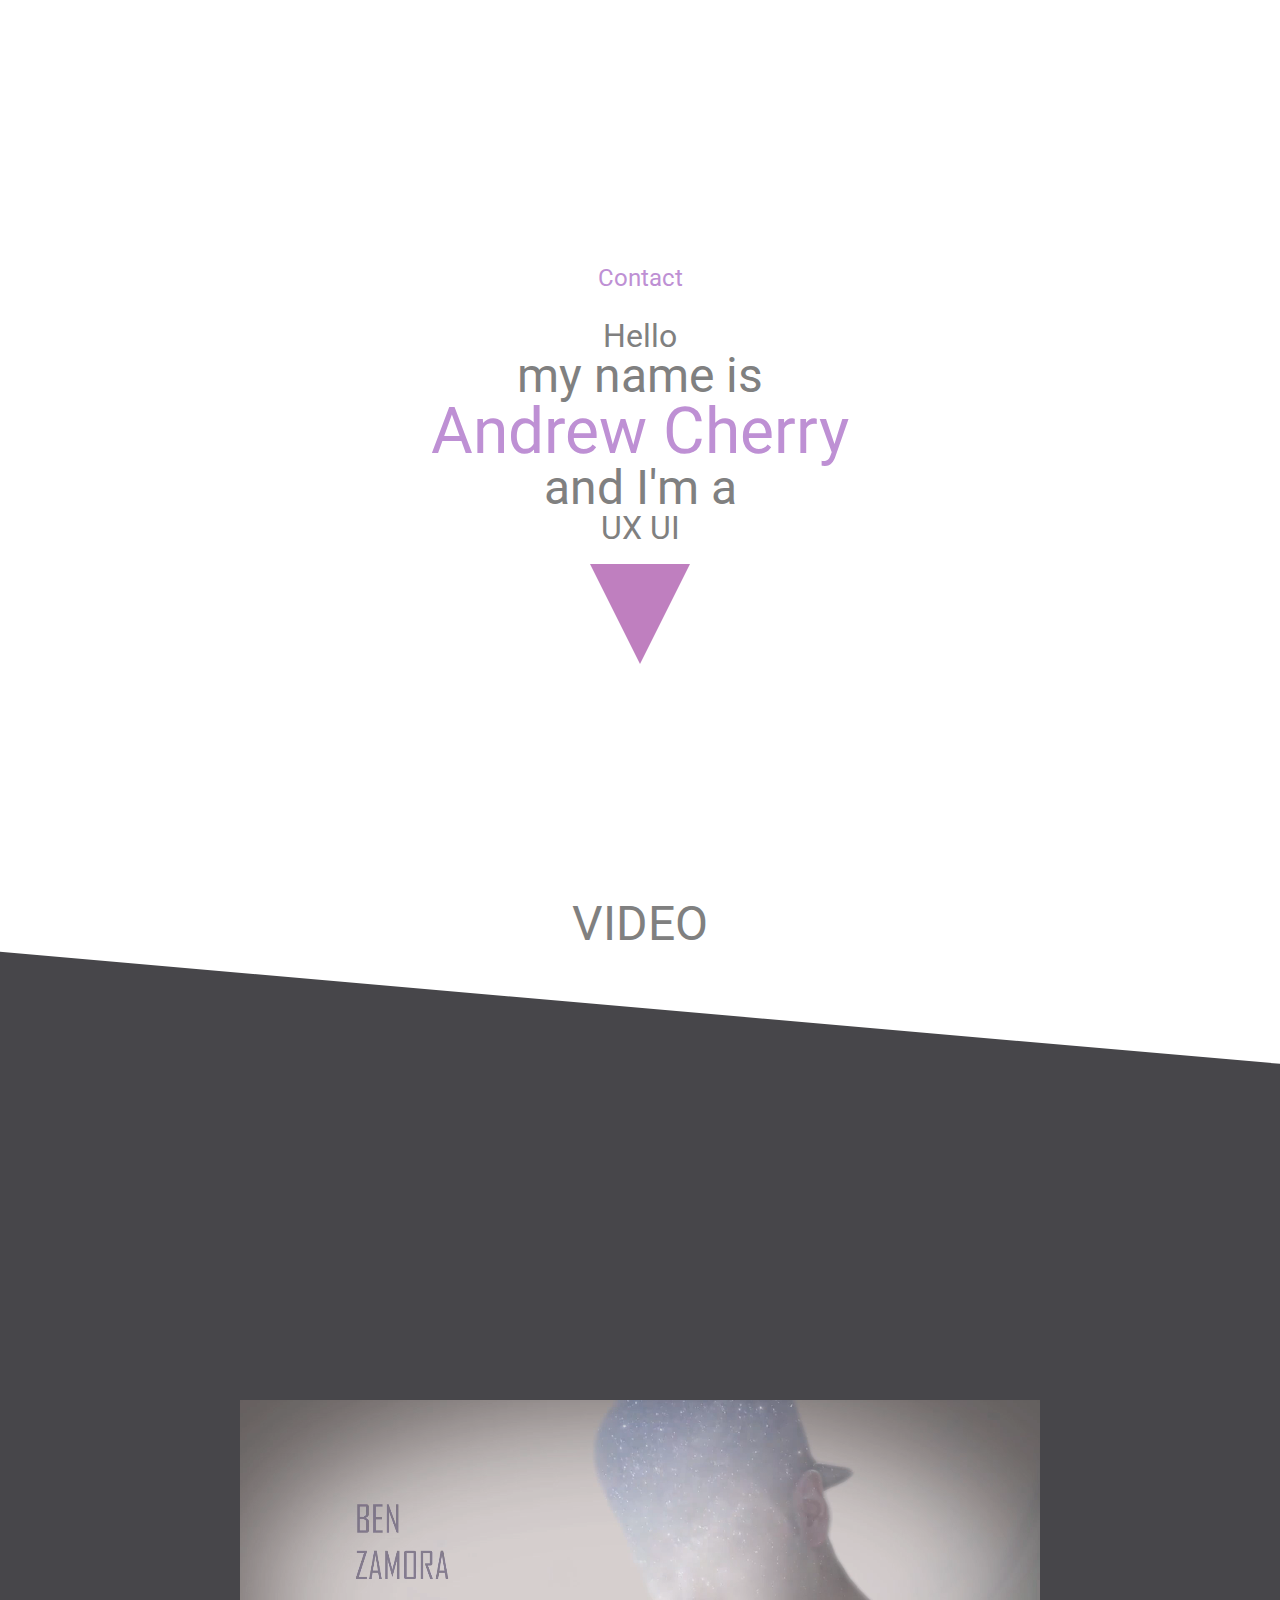
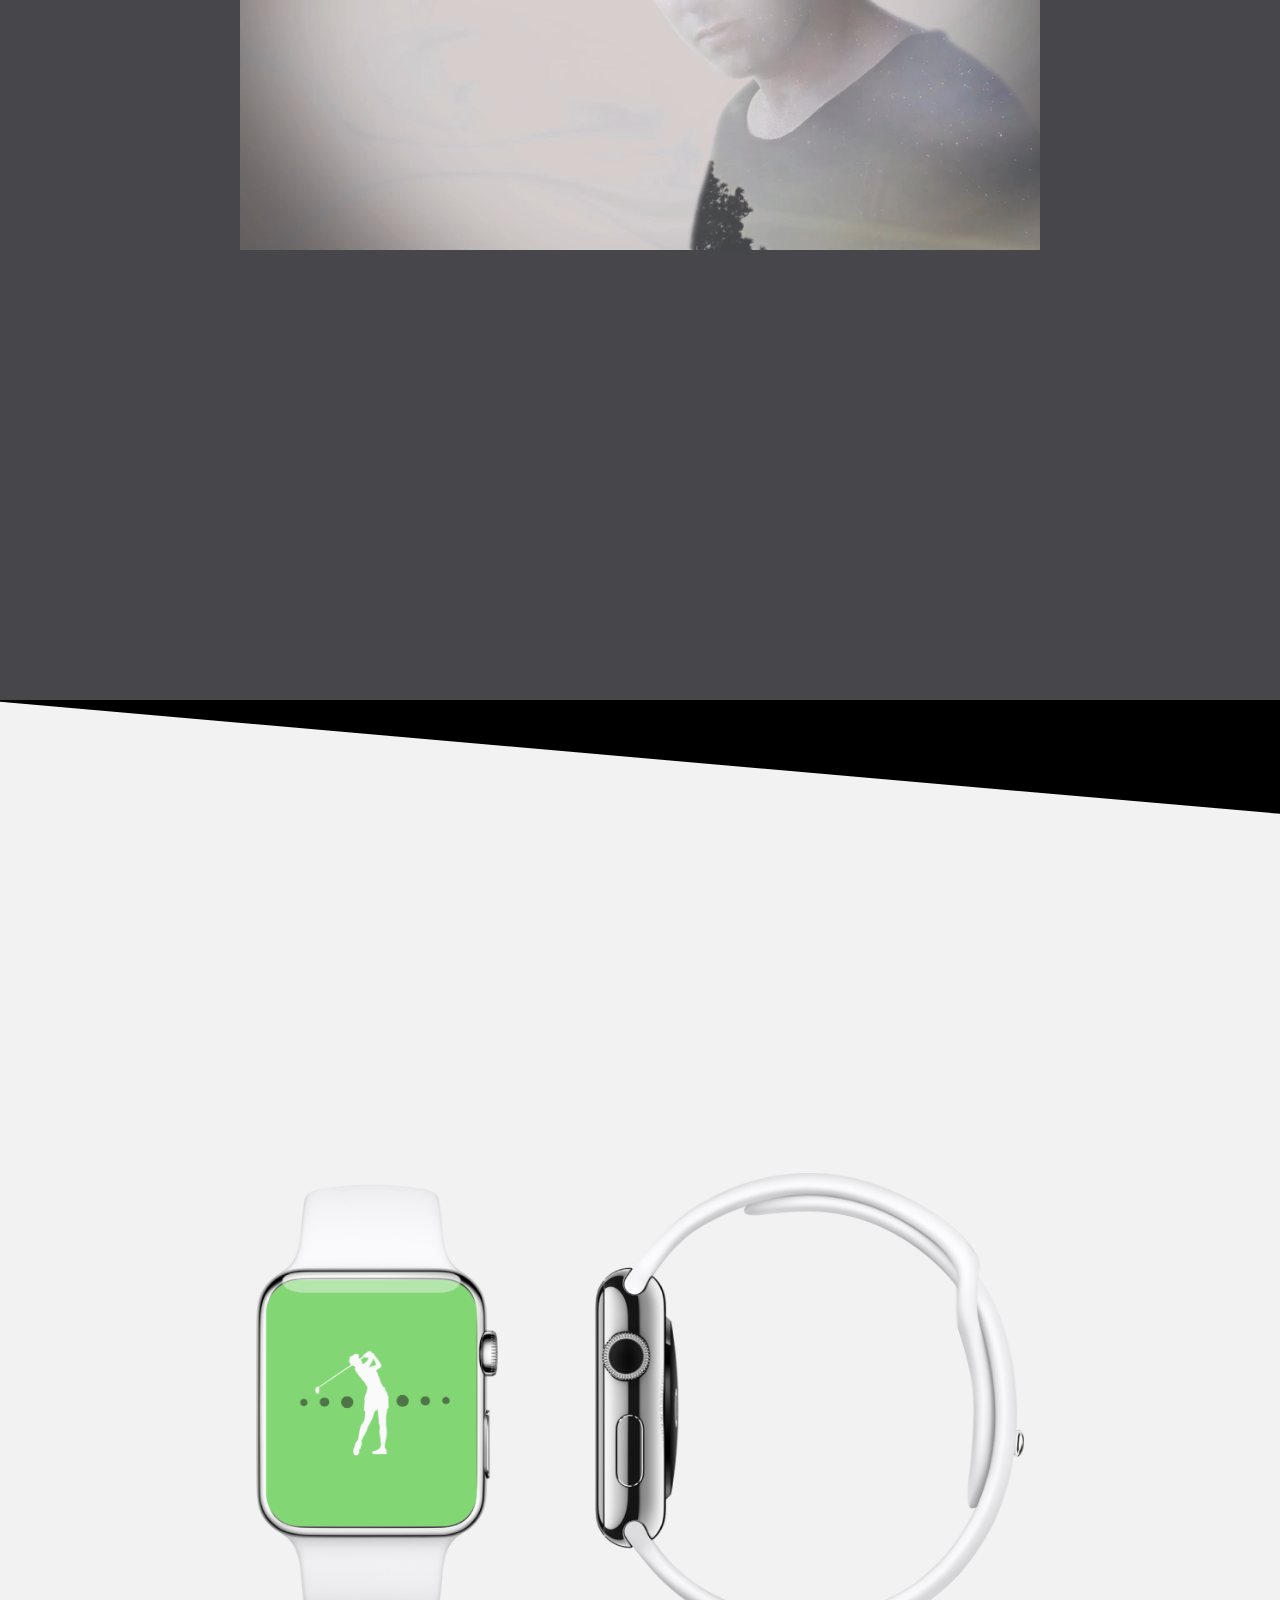
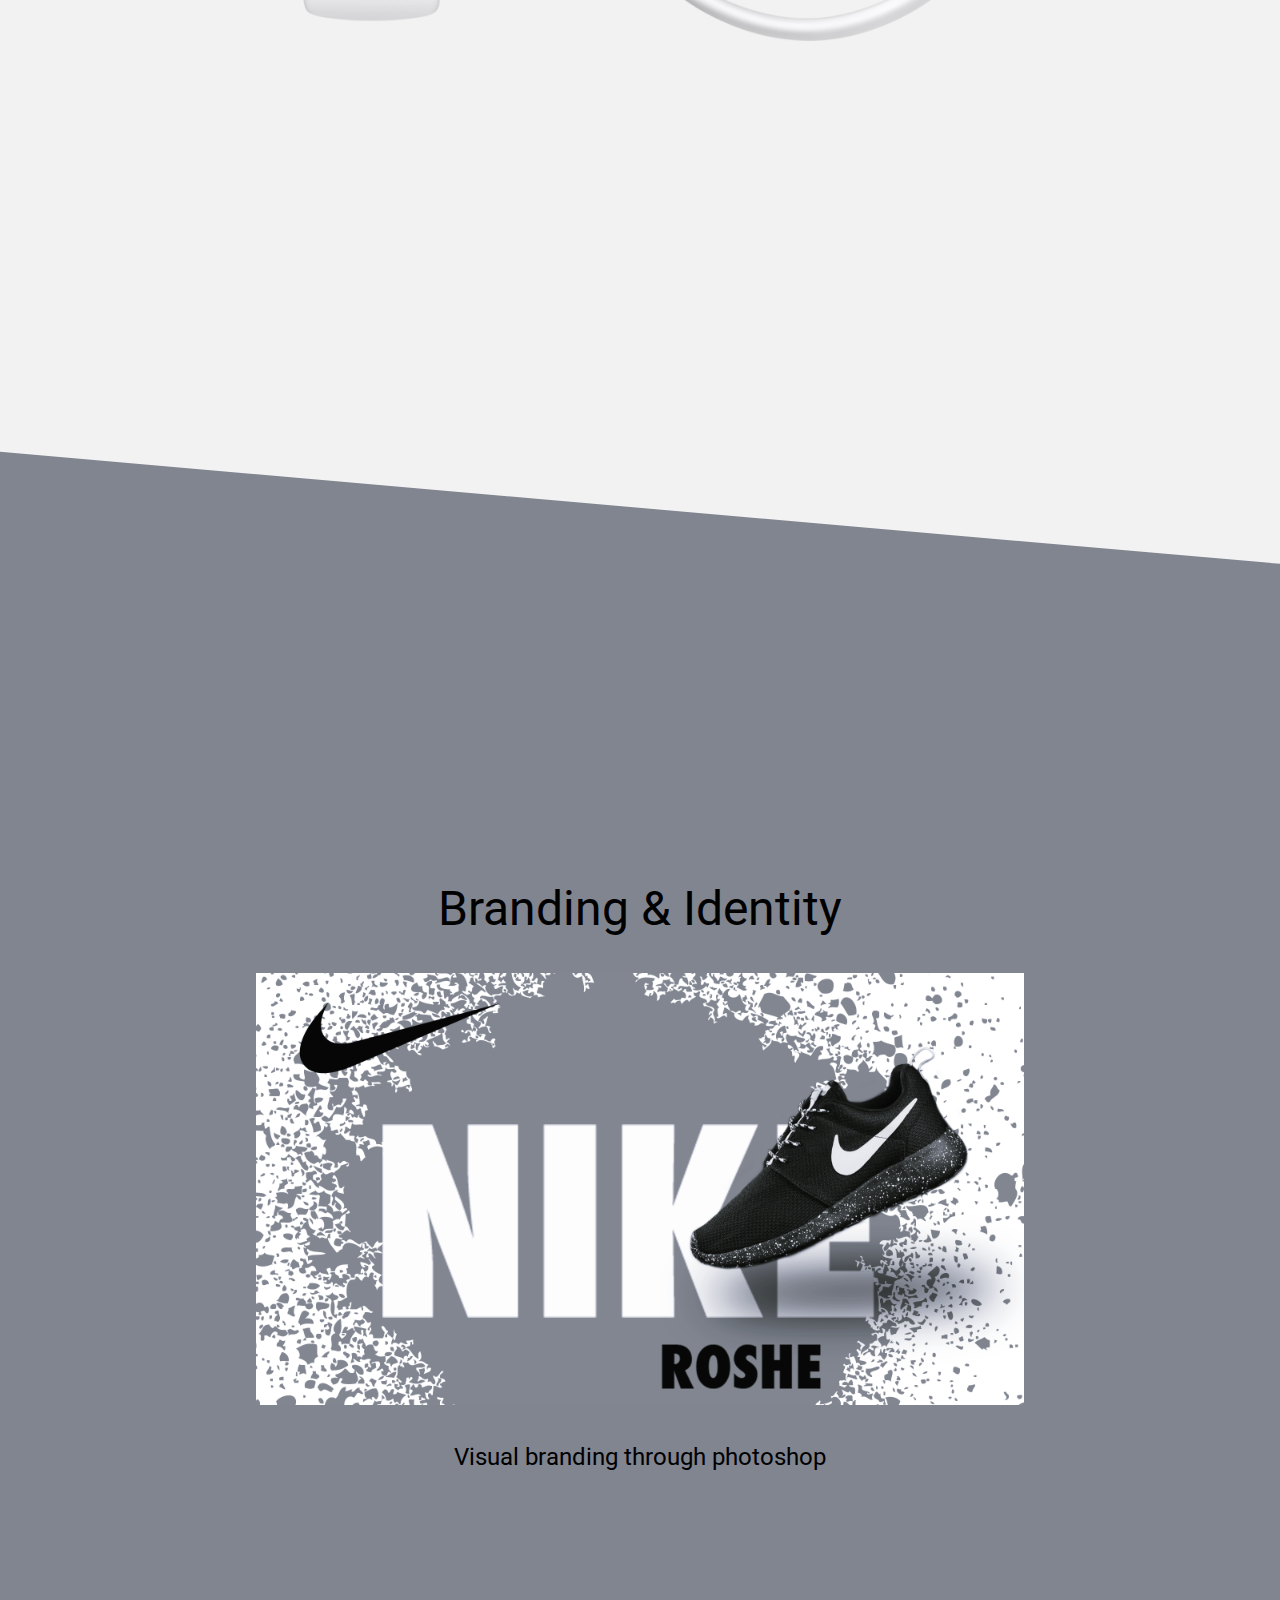
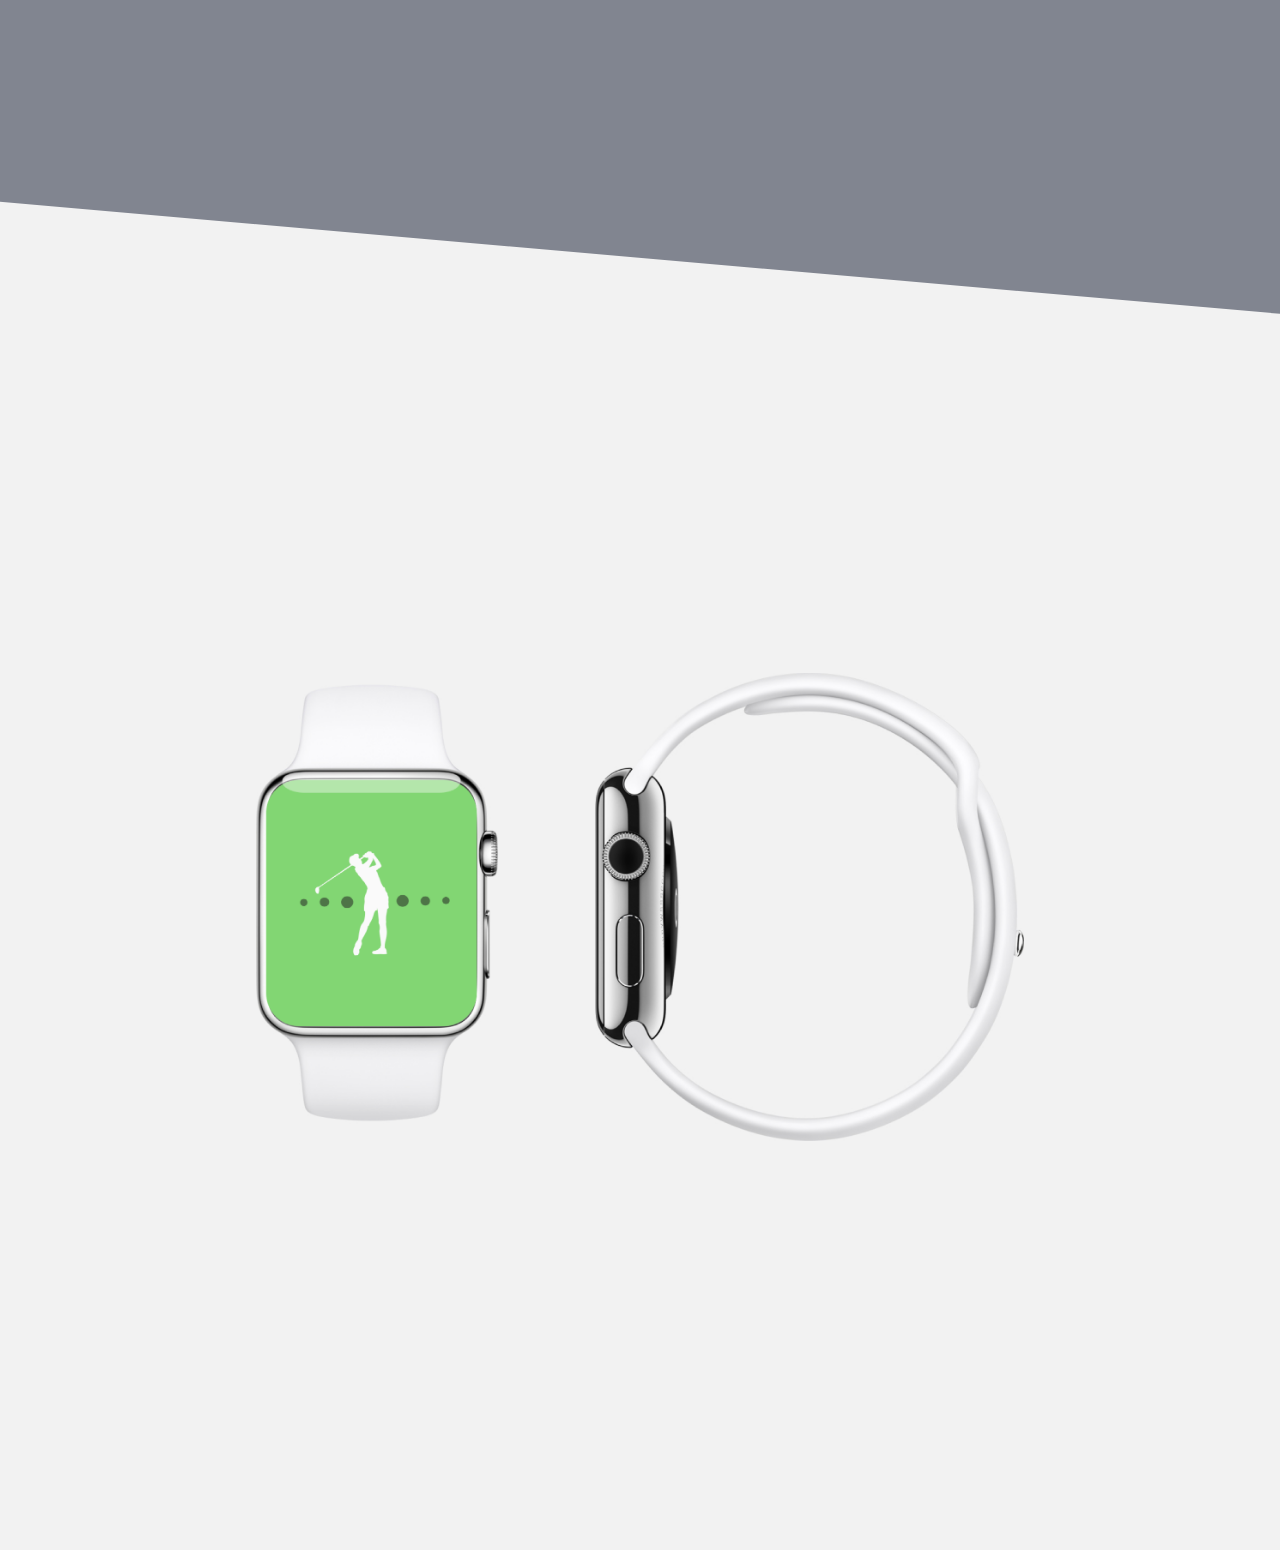
==== sideslice3.html @ 10590f9e "adding new files, js file" ====
<!doctype html>
<html>
<head>

<meta name="viewport" content="width=device-width, initial-scale=1.0">
<meta charset="UTF-8">
<link rel="stylesheet" type="text/css" href="http://fonts.googleapis.com/css?family=Roboto:Light100">
<link href='https://fonts.googleapis.com/css?family=Open+Sans' rel='stylesheet' type='text/css'>
<link rel="stylesheet" type="text/css" href="css/style3.css">
<link rel="stylesheet" type="text/css" href="css/reset.css">
<!-- <link rel="shortcut icon" type="image/ico" href="images/cherryicon.png" /> -->

<title>Andrew Cherry : UX / UI</title>

<!-- for Google -->
<meta name="description" content="Andrew Cherry, UX Designer" />
<meta name="keywords" content="Andrew Cherry, UX, UI, HTML5, CSS, Design" />
<meta name="author" content="Andrew Cherry" />
<meta name="copyright" content="https://plus.google.com/u/0/+AndrewCherryUX" />

<!-- for Facebook -->
<meta property="og:title" content="Andrew Cherry | UX/UI Designer" />
<meta property="og:type" content="website" />
<meta property="og:image" content="http://mobile.sheridanc.on.ca/~cherrya/mecircle2.jpg" />
<meta property="og:url" content="http://mobile.sheridanc.on.ca/~cherrya/Responsiveresumeupdated/" />
<meta property="og:description" content="Andrew Cherry - UX UI - Resume - Web Development" />

<!-- for Twitter -->
<meta name="twitter:card" content="summary" />
<meta name="twitter:title" content="Andrew Cherry | UX/UI Designer" />
<meta name="twitter:description" content="UX, UI, HTML5, CSS, Design" />
<meta name="twitter:image" content="http://mobile.sheridanc.on.ca/~cherrya/mecircle2.jpg" />

<!-- for Apple -->
<meta name="apple-mobile-web-app-capable" content="yes" />
<meta name="apple-mobile-web-app-status-bar-style" content="black-translucent" />
<link rel="apple-touch-icon-precomposed" href="http://mobile.sheridanc.on.ca/~cherrya/cherryicon.png" />


</head>

<body>




<div id="menu">
	<p id="close"> X </p>

</div>

 
	<div class="container center">
		<div id="contact">
			<h6> Contact </h6>
		</div>
		

  		<div class="diagonal"></div>
  			<h4> Hello </h4>
  			<h3> my name is </h3>
  			<h1>Andrew Cherry</h1>
  			<h3> and I'm a </h3> 
  			<h4> UX UI </h4>
  			<div id="arrow"></div>

	</div>	




<div class="yoo">
	<div class="headvideo"><h1> VIDEO <h1> </div>
</div>



<!-- /////////////////  CONTAINTER 2   /////////  -->

<div class="container2 center">
		<video class="fullscreen" loop muted autoplay class="fullscreen-bg__video">
			<source src="yo.mp4" type="video/mp4">
		</video>
	
  		<div class="rotate r1">
  	 		<h2> VIDEO </h2>
   		</div>
		<!-- <div class="rotate r1 videoOV"> </div>  -->
</div>


<!-- ////////////// CONTAINER 3 /////////////// -->

<div class="container3 center">
	<div class="para"> 
	 	<!-- <h3> Mock Ups </h3>  -->
	 	<img src="appwatchcover.png">
	 	<!-- <h4> Visual branding through photoshop </h4>  -->
  	</div>
  	
  	<div class="rotate r2"></div>
  	
    <!-- 
<div class="rotate r5"></div>
 -->

</div>


<!-- ////////////// CONTAINER 4 /////////////// -->

<div class="container4 center">
	<div class="para"> <h3 class="videopara"> Branding & Identity </h3>
		<img src="nikeart.png">
			<h4 class="videopara"> Visual branding through photoshop </h4>
	</div>
  	
    <div class="rotate r3"></div>
    

</div>


<div class="container3 center">
	<div class="para"> 
	 	<!-- <h3> Mock Ups </h3>  -->
	 	<img src="appwatchcover.png">
	 	<!-- <h4> Visual branding through photoshop </h4>  -->
  	</div>
  	
  	
    <div class="rotate r5"></div>

</div>





</body>

<script src='js/portfolio.js'></script>
</html>
---- css/style3.css ----
* {
  margin: 0;
  padding: 0;
  box-sizing: border-box;
}

 #menu { 
	width: 100%; 
	height: 100vh;
	background-color: grey;
	display: none;
	animation: fadein 2s;

}

 #menu p { 
	color: white;
	font-family: 'Open Sans';
	font-size: 6em;
	cursor: pointer;
	float: right;
	padding: 80px;
}

#contact h6:hover {
    text-decoration: underline;
}

#contact { 
	display: block;
	margin-top: 0;
}

#contact h6 { 
	float: right;
/* 	margin-top: 100%; */
	font-family: 'Roboto';
	color: #BE90D4;
	font-size: 1.5em; 
	padding: 30px;
	display: block;
	cursor: pointer;
}

.yoo { 
	height: 50px;
	display: flex;
	justify-content: center;
}

.yoo h1 { 
	font-size: 3em;
	font-family: 'Roboto';
	color: grey;
}

.headvideo h1{ 
	top: 100%;
}

.container h1 { 
font-size: 6em;
font-family: 'Roboto';
color: #BE90D4;
}

.container h4 { 
	font-size: 3em;
	font-family: 'Roboto';
}

.container h3 { 
	font-size: 5em;
	font-family: 'Roboto';
}

.container h2 { 
	color: grey;
	-webkit-transform: rotate(-5deg);
	transform: rotate(-5deg) translate(-70% -30%);
	font-size: 4em;
	font-family: 'Roboto';
	margin: 20px; 
	display: flex; 
	justify-content: center;
}

/* 
.videopara { 
	/* top: 0; */
/* 
}
 */

.container {
  width: 100%;
  height: 100vh;  
  position: relative;
  background-color: white;
  /* 
-webkit-backface-visibility: hidden;
  -webkit-transform: translateZ(0) scale(1.0, 1.0);
 */

}

.container2 {
  width: 100%;
  height: 150vh;
  background-color:#47464A;
  position: relative;
  overflow: hidden;
/* 
  -webkit-backface-visibility: hidden;
  -webkit-transform: translateZ(0) scale(1.0, 1.0);
 */



#videoheading { 
	-webkit-transform: rotate(-10deg) translate(50%, 50%);
	transform: rotate(-10deg) translate(50%, 50%);
	font-color: blue;
}
  
}
.fullscreen { 
	width: 100%;
	height: 50vh;
/*  	overflow: hidden; */
/*  	z-index: -100; */
 	

}

.container3 {
  width: 100%;
  height: 150vh;
  background-color: #F2F2F2;
  position: relative;
  overflow: hidden;
  z-index:100;
  
}

.container3 img { 
	width: 60%;
	height: auto;
	/* 
margin-top: 50px;
	margin-bottom: 50px;
 */
}

.container3 h3 { 
	font-size: 5em;
	font-family: 'Roboto';
/* 	margin: 60px; */
	/* margin-top: 20px; */
/* 	margin-bottom: 50px; */
	color: #808590;
}


.container4 {
  width: 100%;
  height: 150vh;
  background-color: #818590;
/*   background-color: white; */
  position: relative;
  overflow: hidden;
  z-index:100;
}

.container4 h4 { 
	color: black;
}

.container4 h3 { 
	font-size: 5em;
	font-family: 'Roboto';
/* 	margin: 60px; */
	margin-top: 40px;
/* 	margin-bottom: 50px; */
	color: black;
}


.container4 img { 
	width: 60%;
	height: auto;
	margin-top: 40px;
	margin-bottom: 40px;
}

.rotate {
  position: absolute;
  top: 0;
  left: 50%;
  -webkit-transform: rotate(5deg) translate(-50%, -50%);
  width: 120%;
  height: 250px;
  z-index: -100;
  /* -webkit-backface-visibility: hidden; */
}

.rotate h2 { 
  	color: grey;
	-webkit-transform: rotate(-5deg);
	transform: rotate(-5deg) translate(-70% -30%);
	font-size: 1em;
	font-family: 'Roboto';
	margin: 20px; 
	display: flex; 
	justify-content: center;
}

.r1 {
  background-color: white;
  z-index: 100;
}

.para h4 { 
	font-size: 1.5em;
	font-family: 'Roboto';
/* 	margin-top: 20px; */
}

.para { 
	display: flex; 
/* 	justify-content: space-around; */
	flex-direction: column;
	align-items: center;
/* 	align-content: center; */
	margin-top: 5%;


}



/* rotateY(180deg) rotateX(180deg) */

.videoOV { 
	top: 100%;
	-webkit-transform: rotate(5deg) translate(-50%, -50%) rotateY(180deg) rotateX(180deg) ;
 
}

.videoOV2 { 
	top: 100%;
	-webkit-transform: rotate(-5deg) translate(-50%, -50%);
 
}

.r2 {
  background-color: black;
  z-index: 1000;

}

.r3 {
  background-color: #F2F2F2;
  /* z-index: 100; */
/*   	background-color: black; */
}

.r5 { 
	background-color: #818590; 
	z-index: -100;
/* 	opacity: 0; */
	/* background-color: black; */
	
}

/* come out and rediscover what it means to be on the web with the graduates interactive multimedia */

.center {
  display: flex;
  align-items: center;
  justify-content: center;
  color: grey;
  text-align: center;
  z-index: 100;
  flex-direction: column;
  align-content: center;

}


/* /////// ARROW STUFF /////// */

#arrow {
	width: 0;
	height: 0;
	border-left: 50px solid transparent;
	border-right: 50px solid transparent;
	border-top: 100px solid purple;
	margin-top: 20px;
	opacity: .5;
}

@keyframes fadein {
    from { opacity: 0; }
    to   { opacity: 1; }
}


@media screen and (max-width: 710px) {

  h1 {
    font-size: 5em;
  }
}



@media screen and (max-width: 544px) {

  .container2 {
  width: 100%;
/*   height: 81vh; */
  background-color: black;
  position: relative;
  overflow: hidden;
  
}
}


@media screen and (max-width: 484px) {

  .container2 {
  width: 100%;
/*   height: 75vh; */
  background-color: white
  overflow: hidden;
  
}
}

@media screen and (max-width: 396px) {

  .container2 {
  width: 100%;
/*   height: 70vh; */
  background-color: white;
  position: relative;
  overflow: hidden;
  
}
}

@media screen and (max-width: 324px) {

  .container2 {
  width: 100%;
/*   height: 65vh; */
  background-color: white;
  position: relative;
  overflow: hidden;
  
}
}

@media screen and (min-width: 303px) {

	.rotate { 
	height: 250px;
	}
	
	.container4 { 
	height: 150vh;
	width: 100%;
	}
	
	.container4 h4 { 
		width: 100%;
	}
}


@media screen and (min-width: 1px) {

	.rotate { 
	height: 250px;
	}
	
	.container4 { 
		height: 150vh;
		width: 100%;
	}	
	
	.container4 h4 { 
		width: 50%;
	}	
}


@media screen and (max-width: 650px) {

	
	.container4 { 
		height: 100vh;
		width: 100%;
	}
	
	.para { 
		margin-top: 20%;
	}	
	
		
}

@media screen and (max-width: 435px) {


	.videoOV { 
		top: 100%;
		-webkit-transform: rotate(5deg) translate(-50%, -50%);
 
	}

	.r1 {
  		background-color: white;
  		z-index: 100;
  		/* top: 5%; */
	}
	
	.container2 {
  		width: 100%;
/*   		height: 70vh; */
	}
	
	.fullscreen { 
		top: 0;
	}
}



@media screen and (min-width: 0px) {

	.container h1 { 
		font-size: 2.5em;
	}

	.container h4 { 
		font-size: 1em;
		font-family: 'Roboto';
	}

	.container h3 { 
		font-size: 2em;
		font-family: 'Roboto';
	}
	
	.container3 h3 { 
		font-size: 2em;
		font-family: 'Roboto';
	}
	
	.container4 h3 { 
		font-size: 2em;
		font-family: 'Roboto';
	}

}


@media screen and (min-width: 472px) {

	.container h1 { 
		font-size: 4em;
	}

	.container h4 { 
		font-size: 2em;
		font-family: 'Roboto';
	}

	.container h3 { 
		font-size: 3em;
		font-family: 'Roboto';
	}
	
	.container3 h3 { 
		font-size: 3em;
		font-family: 'Roboto';
	}
	
	.container4 h3 { 
		font-size: 3em;
		font-family: 'Roboto';
	}

}
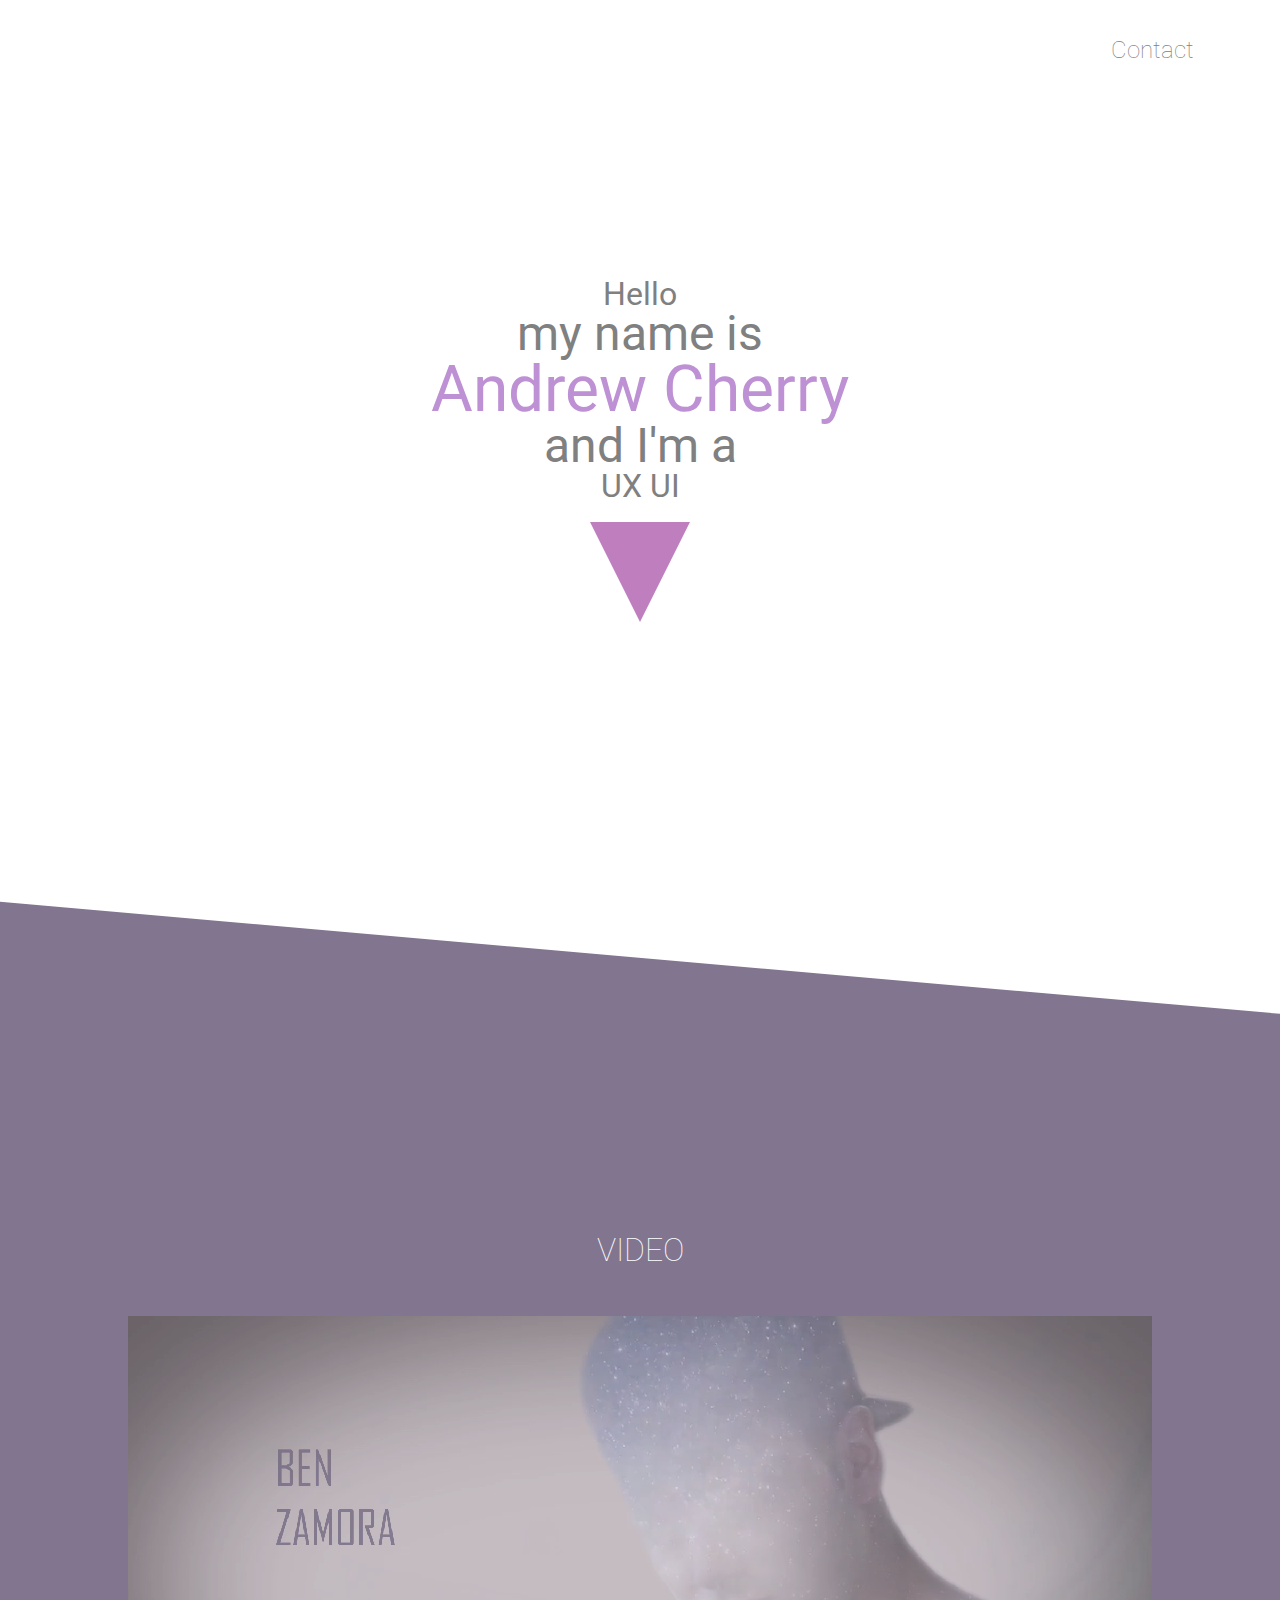
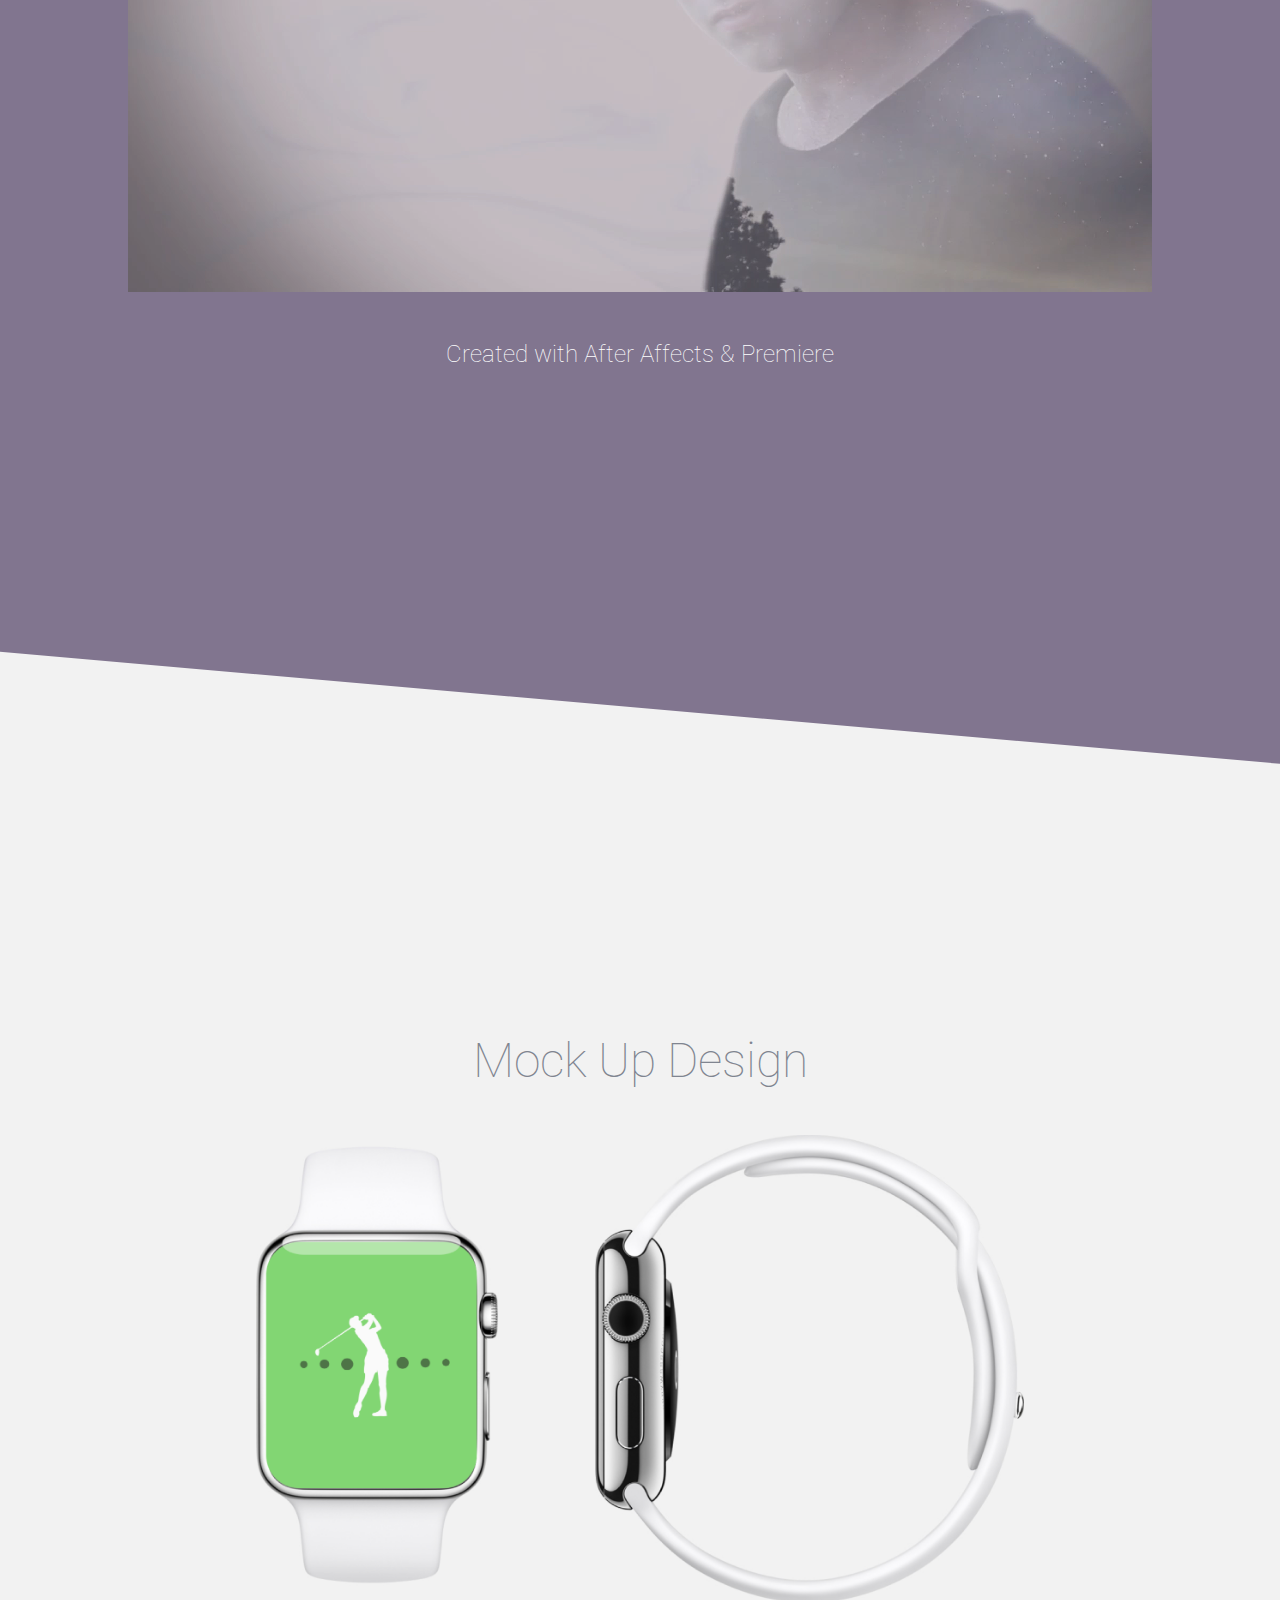
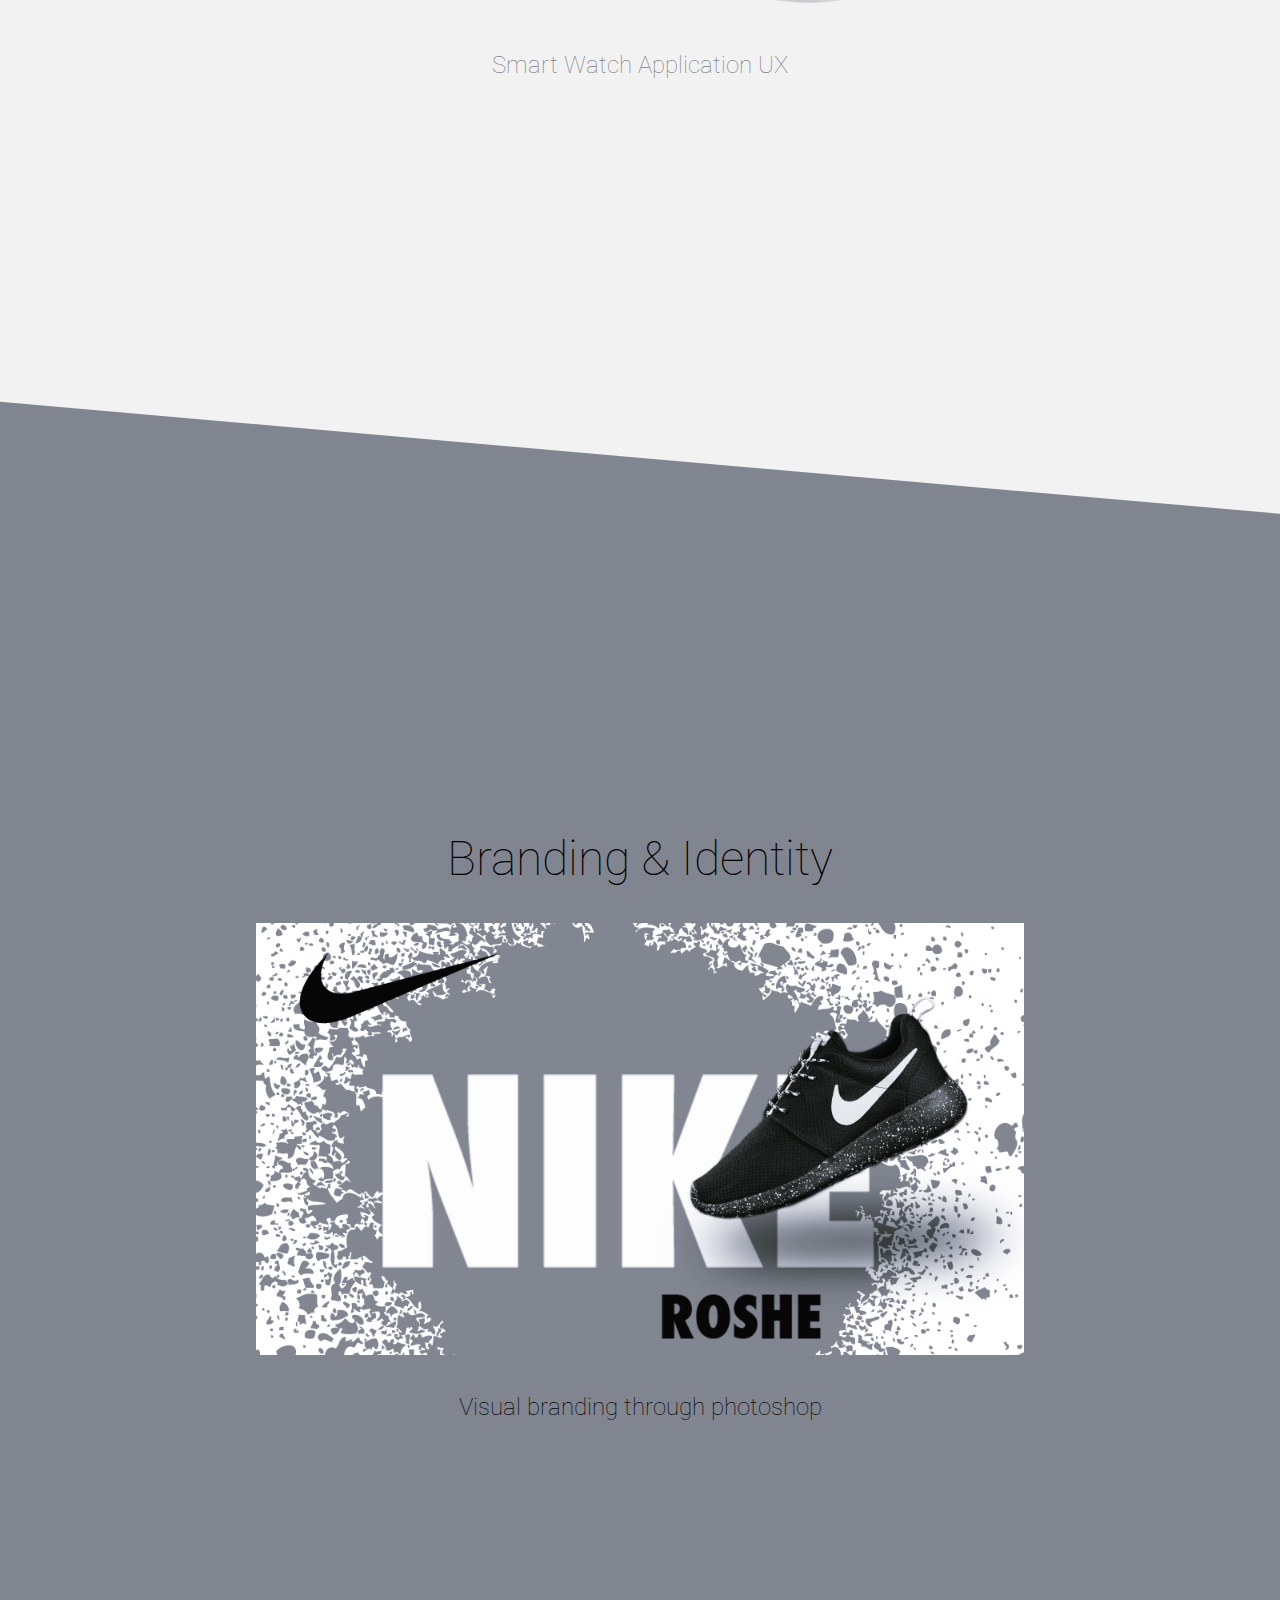
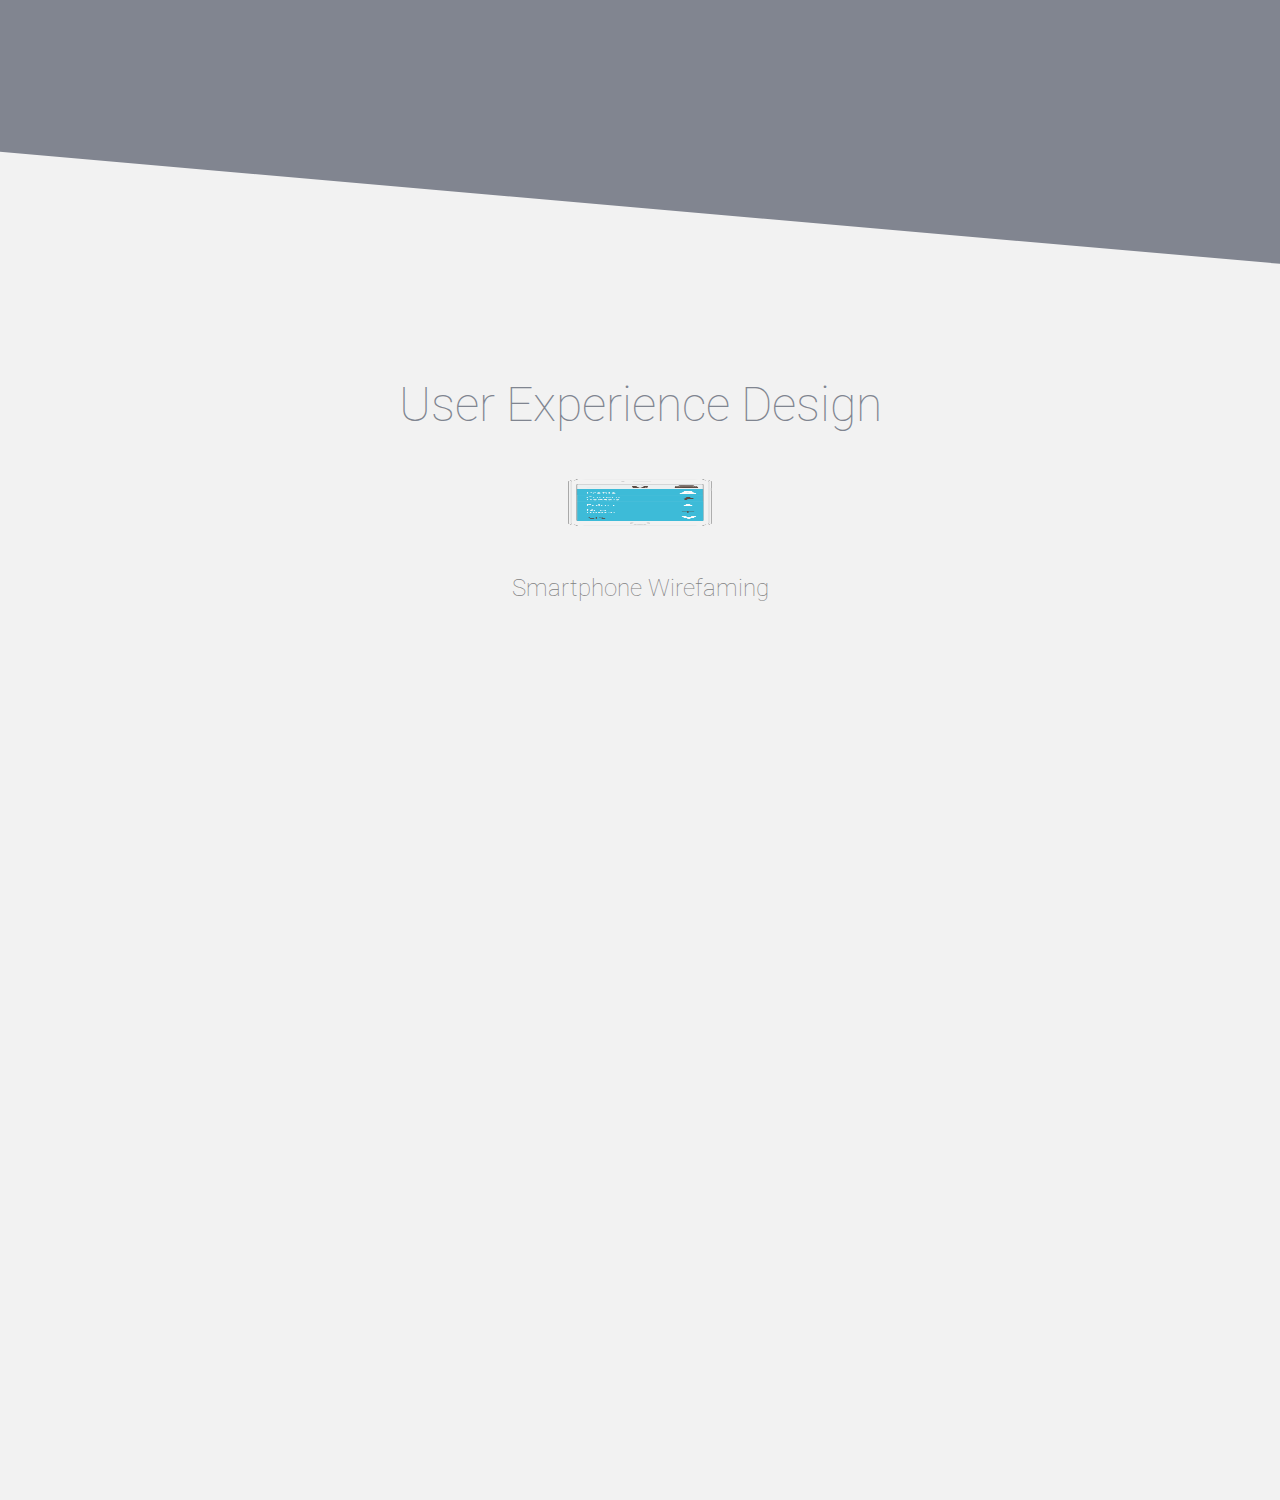
==== commit daf1e520: "adding images, new javascript, updating index" ====
--- a/sideslice3.html
+++ b/sideslice3.html
@@ -5,6 +5,7 @@
 <meta name="viewport" content="width=device-width, initial-scale=1.0">
 <meta charset="UTF-8">
 <link rel="stylesheet" type="text/css" href="http://fonts.googleapis.com/css?family=Roboto:Light100">
+<link href='https://fonts.googleapis.com/css?family=Roboto:700,900,500,400' rel='stylesheet' type='text/css'>
 <link href='https://fonts.googleapis.com/css?family=Open+Sans' rel='stylesheet' type='text/css'>
 <link rel="stylesheet" type="text/css" href="css/style3.css">
 <link rel="stylesheet" type="text/css" href="css/reset.css">
@@ -46,9 +47,20 @@
 
 <div id="menu">
 	<p id="close"> X </p>
+	<div class="aboutsection"> 
+		<img src="images/andrewnew.png">
+		<div class="description">
+			<h1> What I do </h1>
+			<h2 id="descrip"> Hello, I am UI/UX and interaction designer.  I recently finished up my studies at Sheridan College
+			for web development and UX design. Hello, I am UI/UX and interaction designer.  I recently finished up my studies at Sheridan College
+			for web development and UX design. </h2>
+		</div>
+		
+	</div>
 
 </div>
 
+<div id="sitewrapper">
  
 	<div class="container center">
 		<div id="contact">
@@ -69,21 +81,23 @@
 
 
 
+<!-- 
 <div class="yoo">
 	<div class="headvideo"><h1> VIDEO <h1> </div>
 </div>
+ -->
 
 
 
 <!-- /////////////////  CONTAINTER 2   /////////  -->
 
 <div class="container2 center">
+		<h2 id="vidhead"> VIDEO </h2>
 		<video class="fullscreen" loop muted autoplay class="fullscreen-bg__video">
 			<source src="yo.mp4" type="video/mp4">
 		</video>
-	
+		<h3 id="viddesc"> Created with After Affects & Premiere </h3>
   		<div class="rotate r1">
-  	 		<h2> VIDEO </h2>
    		</div>
 		<!-- <div class="rotate r1 videoOV"> </div>  -->
 </div>
@@ -93,9 +107,9 @@
 
 <div class="container3 center">
 	<div class="para"> 
-	 	<!-- <h3> Mock Ups </h3>  -->
+	 	<h3 class="videopara"> Mock Up Design </h3>
 	 	<img src="appwatchcover.png">
-	 	<!-- <h4> Visual branding through photoshop </h4>  -->
+	 	<h4 class="videopara"> Smart Watch Application UX </h4>
   	</div>
   	
   	<div class="rotate r2"></div>
@@ -123,9 +137,9 @@
 
 <div class="container3 center">
 	<div class="para"> 
-	 	<!-- <h3> Mock Ups </h3>  -->
-	 	<img src="appwatchcover.png">
-	 	<!-- <h4> Visual branding through photoshop </h4>  -->
+	 	 <h3 class="videopara"> User Experience Design </h3>
+	 	<img id="mobile" src="mobile.png">
+	 	<h4 class="videopara"> Smartphone Wirefaming </h4>
   	</div>
   	
   	
@@ -133,7 +147,7 @@
 
 </div>
 
-
+</div>
 
 
 
--- a/css/style3.css
+++ b/css/style3.css
@@ -7,19 +7,35 @@
  #menu { 
 	width: 100%; 
 	height: 100vh;
-	background-color: grey;
+	background-color: rgb(220, 219, 217);
 	display: none;
 	animation: fadein 2s;
-
-}
-
- #menu p { 
+	overflow: hidden;
+	
+	/* background: url("andrewbackground.png") center center; */
+  	-webkit-background-size:cover;
+  	-moz-background-size: cover;
+  	-o-background-size: cover;
+  	background-size: cover;
+
+}
+
+#menu h3 { 
+	position: relative;
+	top: 90%;
+	text-align: center;
+}
+
+ #close { 
 	color: white;
+	display: flex;
 	font-family: 'Open Sans';
 	font-size: 6em;
 	cursor: pointer;
-	float: right;
-	padding: 80px;
+	padding: 30px;
+	position: absolute;
+	left: 85%;
+	
 }
 
 #contact h6:hover {
@@ -27,15 +43,75 @@
 }
 
 #contact { 
-	display: block;
+	
 	margin-top: 0;
+	position: absolute;
+	top: 50px;
+	left: 90%;
+	transform: translate(-50%, -50%);
+	overflow: hidden;
+	font-weight: 100;
+
+	
+}
+
+#wholesite { 
+	display: flex;
+}
+
+.aboutsection { 
+	
+	display: flex;
+  	font-family: 'Roboto';
+	width: 100%;
+  	align-content: space-between;
+  	align-items: center;
+  	flex-direction: row;
+  	/* margin-top: 5%; */
+  	display: -webkit-box;
+  	display: -moz-box;
+  	display: -ms-flexbox;
+  	display: -webkit-flex;
+  	display: flex;
+  	height: 80vh;
+  	justify-content: center;
+	  
+}
+
+.description h1 { 
+	font-size: 2.5em;
+	padding-bottom: 20px;
+	font-weight: 500;
+	color: grey;
+}
+
+.description h2 { 
+	font-weight: 100;
+	color: grey;
+}
+
+.aboutsection img {
+	width: 40%; 
+	height: auto;
+	opacity: .8;
+
+	padding-left: 50px;
+	padding-right: 50px;
+}
+
+
+#descrip {
+	font-size: 1.5em;
+	width: 85%;	
+	height: auto;	
+	padding-right: 40px
 }
 
 #contact h6 { 
 	float: right;
 /* 	margin-top: 100%; */
 	font-family: 'Roboto';
-	color: #BE90D4;
+	color: gray;
 	font-size: 1.5em; 
 	padding: 30px;
 	display: block;
@@ -57,6 +133,8 @@
 .headvideo h1{ 
 	top: 100%;
 }
+
+
 
 .container h1 { 
 font-size: 6em;
@@ -85,12 +163,6 @@
 	justify-content: center;
 }
 
-/* 
-.videopara { 
-	/* top: 0; */
-/* 
-}
- */
 
 .container {
   width: 100%;
@@ -107,15 +179,31 @@
 .container2 {
   width: 100%;
   height: 150vh;
-  background-color:#47464A;
+  background-color:#81758F;
   position: relative;
   overflow: hidden;
-/* 
-  -webkit-backface-visibility: hidden;
-  -webkit-transform: translateZ(0) scale(1.0, 1.0);
- */
-
-
+
+}
+
+#vidhead { 
+	display: flex; 
+	font-family: 'Roboto'; 
+	font-size: 3em; 
+	align-content: center;
+	padding-bottom: 50px;
+	font-weight: 100; 
+	color: white;
+}
+
+#viddesc { 
+	display: flex; 
+	font-family: 'Roboto'; 
+	font-size: 1.5em; 
+	align-content: center;
+	padding-top: 50px;
+	font-weight: 100; 
+	color: white;
+}
 
 #videoheading { 
 	-webkit-transform: rotate(-10deg) translate(50%, 50%);
@@ -123,10 +211,10 @@
 	font-color: blue;
 }
   
-}
 .fullscreen { 
-	width: 100%;
-	height: 50vh;
+	width: 80%;
+	height: auto;
+	opacity: .8;
 /*  	overflow: hidden; */
 /*  	z-index: -100; */
  	
@@ -140,16 +228,15 @@
   position: relative;
   overflow: hidden;
   z-index:100;
+  font-weight: 100;
   
 }
 
 .container3 img { 
 	width: 60%;
 	height: auto;
-	/* 
-margin-top: 50px;
+	margin-top: 50px;
 	margin-bottom: 50px;
- */
 }
 
 .container3 h3 { 
@@ -161,15 +248,19 @@
 	color: #808590;
 }
 
+#mobile { 
+	width: 30%;
+	height: 5%;
+}
 
 .container4 {
   width: 100%;
   height: 150vh;
   background-color: #818590;
-/*   background-color: white; */
   position: relative;
   overflow: hidden;
   z-index:100;
+  font-weight: 100;
 }
 
 .container4 h4 { 
@@ -254,7 +345,7 @@
 }
 
 .r2 {
-  background-color: black;
+  background-color:#81758F;
   z-index: 1000;
 
 }
@@ -272,8 +363,6 @@
 	/* background-color: black; */
 	
 }
-
-/* come out and rediscover what it means to be on the web with the graduates interactive multimedia */
 
 .center {
   display: flex;
@@ -315,17 +404,7 @@
 
 
 
-@media screen and (max-width: 544px) {
-
-  .container2 {
-  width: 100%;
-/*   height: 81vh; */
-  background-color: black;
-  position: relative;
-  overflow: hidden;
-  
-}
-}
+
 
 
 @media screen and (max-width: 484px) {
@@ -339,29 +418,9 @@
 }
 }
 
-@media screen and (max-width: 396px) {
-
-  .container2 {
-  width: 100%;
-/*   height: 70vh; */
-  background-color: white;
-  position: relative;
-  overflow: hidden;
-  
-}
-}
-
-@media screen and (max-width: 324px) {
-
-  .container2 {
-  width: 100%;
-/*   height: 65vh; */
-  background-color: white;
-  position: relative;
-  overflow: hidden;
-  
-}
-}
+
+
+
 
 @media screen and (min-width: 303px) {
 
@@ -393,8 +452,38 @@
 	
 	.container4 h4 { 
 		width: 50%;
-	}	
-}
+	}
+	
+	#vidhead { 
+		font-size: 2em;
+		padding-top: 50px;
+	}
+	
+	#contact { 
+	
+	margin-top: 0;
+	position: absolute;
+	top: 50px;
+	left: 80%;
+	transform: translate(-50%, -50%);
+	overflow: hidden;
+	font-weight: 100;	
+		
+	}
+	
+		
+}
+
+@media screen and (min-width: 733px) {
+	#contact { 
+		left: 90%;
+	}
+}
+
+
+
+
+
 
 
 @media screen and (max-width: 650px) {
@@ -405,11 +494,30 @@
 		width: 100%;
 	}
 	
+	.container2 { 
+		height: 100vh;
+		width: 100%;
+	}
+	
+	.container3 { 
+		height: 100vh;
+		width: 100%;
+	}
+
+	
 	.para { 
-		margin-top: 20%;
+		margin-top: 30%;
 	}	
 	
+	/* 
+#mobile { 
 		
+		width: 25%
+		height: auto;
+	}
+ */
+		
+
 }
 
 @media screen and (max-width: 435px) {
